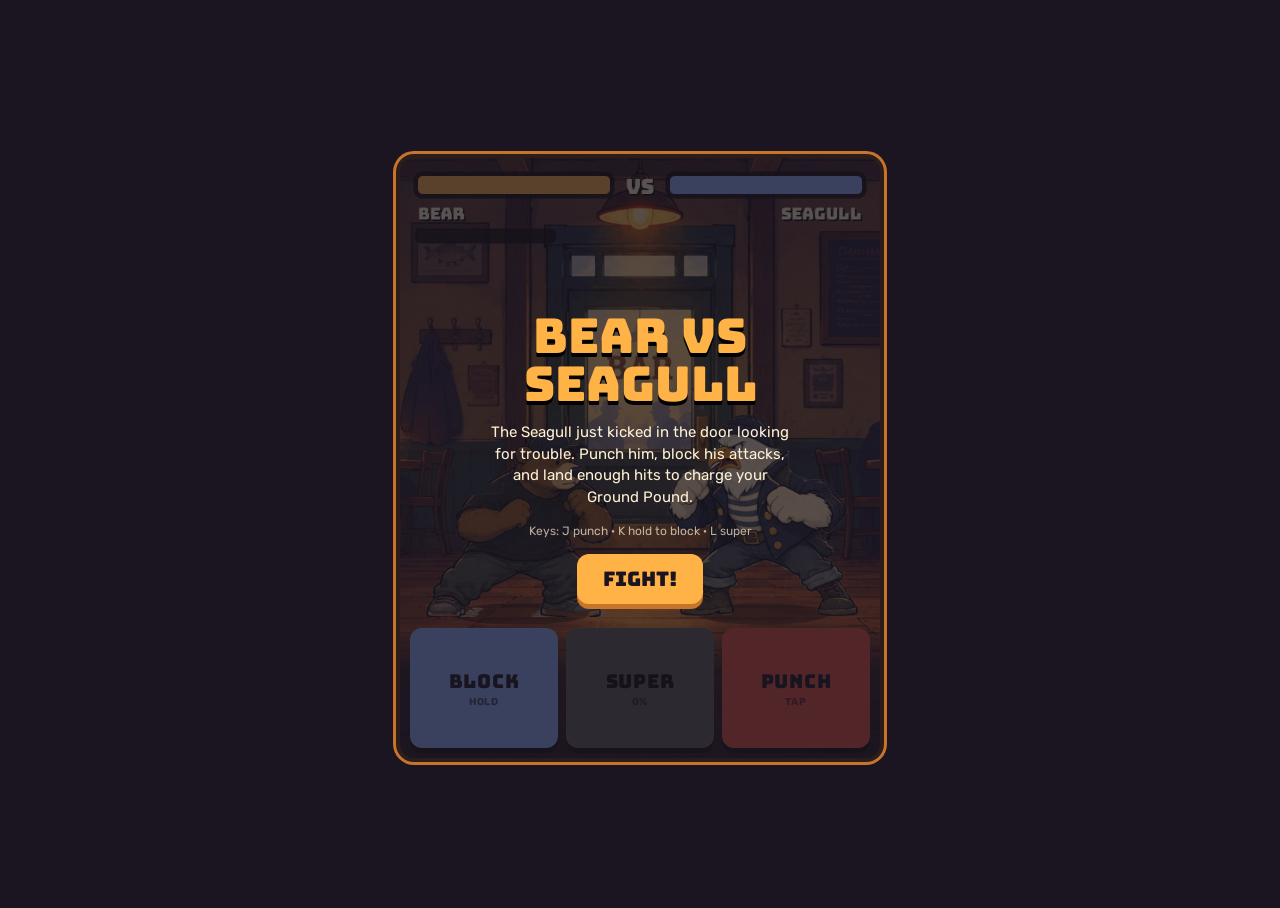
==== minigames/html/bear-vs-seagull.html @ f2a5837d "Episode 1: Bear vs Seagull (4 videos + fight minigame) - Four real clips encoded to 4:5 (12 MB -> 2." ====
<!doctype html>
<html lang="en">
<meta charset="utf-8">
<meta name="viewport" content="width=device-width, initial-scale=1, viewport-fit=cover, user-scalable=no">
<title>Bear vs Seagull</title>
<meta name="claude:viewport-fit-sides" content="cover">
<link rel="preconnect" href="https://fonts.googleapis.com">
<link rel="stylesheet" href="https://fonts.googleapis.com/css2?family=Bungee&family=Rubik:wght@500;700&display=swap">
<style>
/* Layout: one 4:5 game screen (matches Episode Night's frame): the harbor bar arena on a canvas, three thumb buttons along the bottom. Single warm-night look taken from the bar art. */
:root {
  --night: #1a1520;
  --frame: #2a1d1a;
  --amber: #ffb347;
  --amber-deep: #c8742a;
  --navy: #3d5a8c;
  --coat: #8fb4ff;
  --red: #e8503f;
  --cream: #fff1d6;
  --display: "Bungee", "Arial Black", Impact, sans-serif;
  --body: "Rubik", system-ui, sans-serif;
  color-scheme: dark;
}
[hidden] { display: none !important; }
html, body { height: 100%; }
body {
  background: var(--night); color: var(--cream); font-family: var(--body);
  display: grid; place-items: center; overflow: hidden;
  padding-left: max(16px, env(safe-area-inset-left, 0px));
  padding-right: max(16px, env(safe-area-inset-right, 0px));
  padding-block: 12px; box-sizing: border-box;
  touch-action: manipulation; -webkit-user-select: none; user-select: none;
}
#screen {
  position: relative; width: min(100%, 480px, calc((100dvh - 24px) * 0.8));
  aspect-ratio: 4 / 5; max-width: 100%;
  border-radius: 14px; overflow: hidden; background: var(--frame);
  box-shadow: 0 0 0 4px var(--frame), 0 0 0 7px var(--amber-deep);
}
canvas { display: block; width: 100%; height: 100%; }
#pad {
  position: absolute; left: 0; right: 0; bottom: 0; height: 20%;
  display: grid; grid-template-columns: 1fr 1fr 1fr; gap: 8px; padding: 6px 10px 10px;
  background: linear-gradient(transparent, rgba(26,21,32,.85) 35%);
}
#pad button {
  font-family: var(--display); font-size: clamp(13px, 4.2vw, 19px); letter-spacing: .04em;
  border: 0; border-radius: 12px; color: var(--night); cursor: pointer;
  box-shadow: 0 5px 0 rgba(0,0,0,.5); transition: transform .06s, filter .2s;
  touch-action: none;
}
#pad button:active, #pad button.down { transform: translateY(4px); box-shadow: 0 1px 0 rgba(0,0,0,.5); }
#pad button:focus-visible { outline: 3px solid var(--cream); outline-offset: 2px; }
#pad small { display: block; font-family: var(--body); font-weight: 700; font-size: 10px; letter-spacing: .08em; opacity: .65; margin-top: 2px; }
#bBlock { background: var(--coat); }
#bPunch { background: var(--red); color: var(--cream); }
#bSuper { background: var(--amber); }
#bSuper:disabled { filter: grayscale(1) brightness(.5); cursor: default; }
#bSuper.ready { animation: glow .7s ease-in-out infinite alternate; }
@keyframes glow { to { box-shadow: 0 5px 0 rgba(0,0,0,.5), 0 0 22px var(--amber); filter: brightness(1.15); } }
#overlay {
  position: absolute; inset: 0; display: grid; place-content: center; gap: 14px; text-align: center;
  background: rgba(26,21,32,.72); padding: 24px;
}
#overlay h1 { font-family: var(--display); font-weight: 400; margin: 0; font-size: clamp(30px, 10vw, 48px); line-height: 1; color: var(--amber); text-wrap: balance; text-shadow: 0 4px 0 #000; }
#overlay p { margin: 0; font-size: 15px; line-height: 1.45; max-width: 30ch; justify-self: center; }
#overlay .keys { font-size: 12px; opacity: .7; }
#overlay button {
  justify-self: center; font-family: var(--display); font-size: 20px; padding: 12px 26px;
  background: var(--amber); color: var(--night); border: 0; border-radius: 12px; cursor: pointer;
  box-shadow: 0 5px 0 var(--amber-deep);
}
#overlay button:active { transform: translateY(4px); box-shadow: 0 1px 0 var(--amber-deep); }
#overlay button:focus-visible { outline: 3px solid var(--cream); outline-offset: 3px; }
@media (prefers-reduced-motion: reduce) { #bSuper.ready { animation: none; box-shadow: 0 0 0 3px var(--cream); } }
</style>

<div id="screen">
  <canvas id="c" width="640" height="800"></canvas>
  <div id="pad">
    <button id="bBlock" aria-label="Block (hold)">BLOCK<small>HOLD</small></button>
    <button id="bSuper" disabled aria-label="Super move">SUPER<small id="superPct">0%</small></button>
    <button id="bPunch" aria-label="Punch">PUNCH<small>TAP</small></button>
  </div>
  <div id="overlay">
    <h1 id="ovTitle">Bear vs Seagull</h1>
    <p id="ovText">The Seagull just kicked in the door looking for trouble. Punch him, block his attacks, and land enough hits to charge your Ground Pound.</p>
    <p class="keys" id="ovKeys">Keys: J punch · K hold to block · L super</p>
    <button id="ovBtn">FIGHT!</button>
  </div>
</div>

<script>
const ART={"bg": "[data-uri]", "bear_idle": "[data-uri]", "gull_idle": "[data-uri]", "bear_punch": "[data-uri]", "bear_jump": "[data-uri]", "bear_slam": "[data-uri]", "gull_punch": "[data-uri]", "gull_dive": "[data-uri]"};

/* ===== CONFIG — tune the fight here (same idea as config.js) ===== */
const CONFIG = {
  id: "bear-vs-seagull",
  bearHP: 100, gullHP: 100,
  punchDamage: 8, stunnedPunchDamage: 14, superDamage: 32,
  gullHitDamage: 12,
  meterPerHit: 25,          // 4 clean hits = super ready
  punchTime: 0.3,
  windupTime: [0.8, 0.45],  // seagull wind-up at full HP → near K.O. (gets faster)
  idleTime: [0.6, 1.3],
  guardChance: 0.3,
  stunTime: 1.1,
};

/* ===== Episode Night hook =====
   On a win the game posts {type:"minigame-complete", id, result:"win"} to the parent
   window and fires a "minigame-complete" event on window, so the player can move on
   to the next MP4. A loss just offers Try Again in place; nothing is sent. */
function reportWin() {
  const msg = { type: "minigame-complete", id: CONFIG.id, result: "win" };
  try { if (window.parent && window.parent !== window) window.parent.postMessage(msg, "*"); } catch (e) {}
  window.dispatchEvent(new CustomEvent("minigame-complete", { detail: msg }));
}

/* ---------- sprites: h = drawn height in game units, ax = where the body center sits (0–1 of width) ---------- */
const SPR = {
  bg: {}, bear_idle: { h: 126, ax: .5 }, bear_punch: { h: 124, ax: .38 }, bear_jump: { h: 100, ax: .5 },
  bear_slam: { h: 136, ax: .5 }, gull_idle: { h: 134, ax: .5 }, gull_punch: { h: 128, ax: .62 }, gull_dive: { h: 104, ax: .5 },
};
let loaded = 0;
for (const k in SPR) { const im = new Image(); im.onload = () => loaded++; im.src = ART[k]; SPR[k].img = im; }

const cv = document.getElementById("c"), g = cv.getContext("2d");
const W = 320, H = 400, FLOOR = 306, BEAR_X = 80, GULL_X = 242;
const $ = id => document.getElementById(id);
const ov = $("overlay"), bSuper = $("bSuper");
const rand = (a, b) => a + Math.random() * (b - a);
const lerp = (a, b, k) => a + (b - a) * k;

let S;
function reset() {
  S = {
    phase: "ready", t: 0, shake: 0, flash: 0, super: 0,
    bear: { hp: CONFIG.bearHP, meter: 0, act: "idle", t: 0, blocking: false, hurt: 0, x: BEAR_X, y: FLOOR, kb: 0 },
    gull: { hp: CONFIG.gullHP, st: "idle", t: rand(...CONFIG.idleTime), hurt: 0, x: GULL_X, y: FLOOR, move: "kick", hitDone: false, kb: 0, ko: 0 },
    pops: [], parts: [], rings: [],
  };
  updatePad();
}

/* ---------- input ---------- */
let blockHeld = false;
function punch() {
  const b = S.bear;
  if (S.phase !== "fight" || b.act !== "idle" || blockHeld) return;
  b.act = "punch"; b.t = 0; b.resolved = false;
}
function superMove() {
  const b = S.bear;
  if (S.phase !== "fight" || b.meter < 100 || b.act === "super") return;
  b.act = "super"; b.t = 0; b.resolved = false; b.meter = 0;
  S.super = 1.4; updatePad();
}
function setBlock(on) { blockHeld = on; $("bBlock").classList.toggle("down", on); }

$("bBlock").addEventListener("pointerdown", e => { e.preventDefault(); e.currentTarget.setPointerCapture?.(e.pointerId); setBlock(true); });
["pointerup", "pointercancel", "lostpointercapture"].forEach(n => $("bBlock").addEventListener(n, () => setBlock(false)));
$("bPunch").addEventListener("pointerdown", e => { e.preventDefault(); punch(); });
bSuper.addEventListener("pointerdown", e => { e.preventDefault(); superMove(); });
addEventListener("keydown", e => {
  if (e.repeat) return;
  const k = e.key.toLowerCase();
  if (k === "j" || k === "a") punch();
  if (k === "k" || k === "s") setBlock(true);
  if (k === "l" || k === " ") { e.preventDefault(); superMove(); }
  if (k === "enter" && !ov.hidden && !$("ovBtn").hidden) $("ovBtn").click();
});
addEventListener("keyup", e => { const k = e.key.toLowerCase(); if (k === "k" || k === "s") setBlock(false); });

$("ovBtn").addEventListener("click", () => {
  if (S.phase === "win") {
    reportWin();
    $("ovTitle").textContent = "Bar's safe!"; $("ovText").textContent = "On to the next part of the episode."; $("ovBtn").hidden = true;
    return;
  }
  reset(); ov.hidden = true; S.phase = "countdown"; S.t = 0;
});

function updatePad() {
  const m = Math.round(S.bear.meter);
  $("superPct").textContent = m >= 100 ? "READY!" : m + "%";
  bSuper.disabled = m < 100;
  bSuper.classList.toggle("ready", m >= 100);
}

/* ---------- effects ---------- */
function pop(text, x, y, color) { S.pops.push({ text, x, y, color, t: 0 }); }
function feathers(x, y, n) {
  for (let i = 0; i < n; i++) S.parts.push({ x, y, vx: rand(-110, 110), vy: rand(-150, -30), r: rand(0, 6.28), vr: rand(-6, 6), t: 0, life: rand(.7, 1.2), color: i % 3 ? "#fff1d6" : "#e9dcc0" });
}

/* ---------- logic ---------- */
function hitGull(dmg, label) {
  const s = S.gull;
  s.hp = Math.max(0, s.hp - dmg); s.hurt = .35; s.st = "hurt"; s.t = .35; s.kb = dmg > 20 ? 30 : 12;
  S.shake = Math.max(S.shake, dmg > 20 ? 14 : 5);
  pop(label, s.x, FLOOR - 165, "#fff1d6");
  feathers(s.x, FLOOR - 100, dmg > 20 ? 20 : 7);
  if (s.hp <= 0) { S.phase = "win"; S.t = 0; setBlock(false); }
}

function step(dt) {
  S.t += dt;
  S.shake = Math.max(0, S.shake - dt * 30);
  S.flash = Math.max(0, S.flash - dt * 3);
  S.super = Math.max(0, S.super - dt);
  S.pops = S.pops.filter(p => (p.t += dt) < 0.9);
  S.parts = S.parts.filter(p => { p.t += dt; p.vy += 260 * dt; p.x += p.vx * dt; p.y += p.vy * dt; p.r += p.vr * dt; return p.t < p.life; });
  S.rings = S.rings.filter(r => (r.t += dt) < 0.5);

  const b = S.bear, s = S.gull;
  b.hurt = Math.max(0, b.hurt - dt); s.hurt = Math.max(0, s.hurt - dt);
  b.kb = Math.max(0, b.kb - dt * 80); s.kb = Math.max(0, s.kb - dt * 80);

  if (S.phase === "countdown") { if (S.t > 2.2) { S.phase = "fight"; S.t = 0; } return; }
  if (S.phase === "win" || S.phase === "lose") {
    if (S.phase === "win") s.ko = Math.min(1, s.ko + dt * 2.5);
    s.x = lerp(s.x, GULL_X, dt * 4); s.y = lerp(s.y, FLOOR, dt * 8);
    if (S.t > 1.3 && ov.hidden) showEnd();
    return;
  }
  if (S.phase !== "fight") return;

  /* bear */
  b.blocking = blockHeld && b.act === "idle";
  if (b.act === "punch") {
    b.t += dt;
    if (!b.resolved && b.t > CONFIG.punchTime * 0.35) {
      b.resolved = true;
      if (s.st === "guard") { pop("GUARD!", s.x, FLOOR - 165, "#8fb4ff"); S.shake = 2; }
      else if (s.st === "strike") { /* mid-attack, out of reach */ }
      else {
        const stunned = s.st === "stunned";
        hitGull(stunned ? CONFIG.stunnedPunchDamage : CONFIG.punchDamage, stunned ? "CRUNCH!" : s.st === "windup" ? "INTERRUPT!" : "BOP!");
        b.meter = Math.min(100, b.meter + CONFIG.meterPerHit); updatePad();
      }
    }
    if (b.t >= CONFIG.punchTime) b.act = "idle";
  } else if (b.act === "super") {
    b.t += dt;
    // Ground Pound: leap up (0–.4), slam down (.4–.55), impact, hold
    if (b.t < 0.4) b.y = FLOOR - Math.sin(b.t / 0.4 * Math.PI / 2) * 120;
    else if (b.t < 0.55) b.y = FLOOR - 120 * (1 - (b.t - 0.4) / 0.15);
    else b.y = FLOOR;
    if (!b.resolved && b.t >= 0.55) {
      b.resolved = true; S.flash = 1; S.shake = 16;
      S.rings.push({ t: 0 });
      hitGull(CONFIG.superDamage, "BOOM!");
    }
    if (b.t > 1.2) { b.act = "idle"; b.y = FLOOR; }
  }
  if (S.phase !== "fight") return;

  /* seagull AI */
  const life = s.hp / CONFIG.gullHP;
  const windup = CONFIG.windupTime[1] + (CONFIG.windupTime[0] - CONFIG.windupTime[1]) * life;
  s.t -= dt;
  if (b.act === "super" && (s.st === "windup" || s.st === "strike")) { s.st = "idle"; s.t = 1.4; }

  if (s.t <= 0) {
    switch (s.st) {
      case "idle":
        if (Math.random() < CONFIG.guardChance) { s.st = "guard"; s.t = rand(.7, 1.1); }
        else { s.st = "windup"; s.t = windup; s.move = Math.random() < .5 ? "kick" : "punch"; }
        break;
      case "windup": s.st = "strike"; s.t = s.move === "kick" ? 0.32 : 0.22; s.dur = s.t; s.hitDone = false; break;
      case "strike": s.st = "retreat"; s.t = 0.35; break;
      default: s.st = "idle"; s.t = rand(...CONFIG.idleTime) * (0.6 + 0.4 * life);
    }
  }

  const targetX = BEAR_X + 70;
  if (s.st === "strike") {
    const k = 1 - s.t / s.dur;
    s.x = lerp(GULL_X, targetX, Math.min(1, k * 1.2));
    s.y = s.move === "kick" ? FLOOR - Math.sin(k * Math.PI) * 70 + k * 20 : FLOOR;
    if (!s.hitDone && k > 0.78) {
      s.hitDone = true;
      if (b.blocking) {
        s.st = "stunned"; s.t = CONFIG.stunTime; s.y = FLOOR;
        pop("BLOCKED!", b.x, FLOOR - 160, "#8fb4ff"); S.shake = 4; feathers(s.x - 30, FLOOR - 90, 4);
      } else if (b.act !== "super") {
        b.hp = Math.max(0, b.hp - CONFIG.gullHitDamage); b.hurt = .4; b.kb = 14; S.shake = 8;
        pop(s.move === "kick" ? "DIVE KICK!" : "WHAM!", b.x, FLOOR - 160, "#e8503f");
        if (b.act === "punch") b.act = "idle";
        if (b.hp <= 0) { S.phase = "lose"; S.t = 0; setBlock(false); }
      }
    }
  } else if (s.st === "stunned") {
    s.x = lerp(s.x, targetX + 10, dt * 6); s.y = FLOOR;
  } else {
    s.x = lerp(s.x, GULL_X, dt * 6); s.y = lerp(s.y, FLOOR, dt * 10);
  }
}

function showEnd() {
  ov.hidden = false; $("ovKeys").hidden = true; $("ovBtn").hidden = false;
  if (S.phase === "win") {
    $("ovTitle").textContent = "Bear wins!";
    $("ovText").textContent = "The Seagull's out cold on the floorboards. Drinks are on the house.";
    $("ovBtn").textContent = "CONTINUE";
  } else {
    $("ovTitle").textContent = "Knocked out!";
    $("ovText").textContent = "Tip: hold Block when the Seagull flashes \"!\", then punch him while he's dizzy.";
    $("ovBtn").textContent = "TRY AGAIN";
  }
  $("ovBtn").focus();
}

/* ---------- drawing (game units: 320×400, canvas is 2× for crisp art) ---------- */
function rr(x, y, w, h, r) { g.beginPath(); g.roundRect(x, y, w, h, r); }
function circle(x, y, r, c) { g.fillStyle = c; g.beginPath(); g.arc(x, y, r, 0, 6.283); g.fill(); }

// draw sprite with feet at (x, y); sy squashes vertically
function sprite(key, x, y, opt = {}) {
  const sp = SPR[key], im = sp.img; if (!im.complete || !im.naturalWidth) return;
  const h = sp.h * (opt.scale || 1), w = h * im.naturalWidth / im.naturalHeight, sy = opt.sy || 1;
  g.save(); g.translate(x, y);
  if (opt.rot) g.rotate(opt.rot);
  if (opt.alpha != null) g.globalAlpha = opt.alpha;
  g.drawImage(im, -w * sp.ax, -h * sy, w, h * sy);
  g.restore();
}
function shadow(x, w) { g.fillStyle = "rgba(20,10,8,.45)"; g.beginPath(); g.ellipse(x, FLOOR - 2, w, 7, 0, 0, 6.283); g.fill(); }

function drawBear() {
  const b = S.bear, x = b.x - b.kb, blink = b.hurt > 0 && (b.hurt * 20 | 0) % 2 ? .35 : 1;
  shadow(x, 46 * (1 - (FLOOR - b.y) / 260));
  const breathe = 1 + Math.sin(S.t * 4) * 0.012;
  if (b.act === "punch") {
    const k = Math.sin(Math.min(1, b.t / CONFIG.punchTime) * Math.PI);
    sprite("bear_punch", x + k * 22, b.y, { alpha: blink });
  } else if (b.act === "super") {
    sprite(b.t < 0.55 ? "bear_jump" : "bear_slam", x + (b.t < .55 ? 0 : 6), b.y, {});
  } else if (b.blocking) {
    sprite("bear_idle", x - 4, b.y, { sy: 0.94, alpha: blink });
    g.strokeStyle = "rgba(143,180,255,.9)"; g.lineWidth = 4; g.beginPath(); g.arc(x + 20, b.y - 70, 66, -1.0, 1.0); g.stroke();
    g.strokeStyle = "rgba(143,180,255,.35)"; g.lineWidth = 10; g.stroke();
  } else {
    sprite("bear_idle", x, b.y, { sy: breathe, alpha: blink });
  }
}

function drawGull() {
  const s = S.gull, x = s.x + s.kb, blink = s.hurt > 0 && (s.hurt * 20 | 0) % 2 ? .35 : 1;
  shadow(x, 44 * (1 - (FLOOR - s.y) / 260));
  if (S.phase === "win") { sprite("gull_idle", x + s.ko * 20, s.y, { rot: s.ko * 1.45 }); return; }
  if (s.st === "strike") {
    sprite(s.move === "kick" ? "gull_dive" : "gull_punch", x, s.y, {});
  } else if (s.st === "windup") {
    sprite("gull_idle", x + 6, s.y, { sy: 0.9 });
    if (((S.t * 10) | 0) % 2) {
      g.font = "30px Bungee, sans-serif"; g.textAlign = "center";
      g.fillStyle = "#000"; g.fillText("!", x + 2, s.y - 150); g.fillStyle = "#e8503f"; g.fillText("!", x, s.y - 152);
    }
  } else if (s.st === "stunned") {
    sprite("gull_idle", x, s.y, { rot: Math.sin(S.t * 8) * 0.06 });
    for (let i = 0; i < 3; i++) { const a = S.t * 5 + i * 2.09; circle(x + Math.cos(a) * 24, s.y - 150 + Math.sin(a) * 7, 4, "#ffb347"); }
  } else if (s.st === "guard") {
    sprite("gull_idle", x + 4, s.y, { sy: 0.95, alpha: blink });
    g.strokeStyle = "rgba(255,241,214,.85)"; g.lineWidth = 4; g.beginPath(); g.arc(x - 20, s.y - 72, 64, Math.PI - 1.0, Math.PI + 1.0); g.stroke();
  } else {
    sprite("gull_idle", x, s.y, { sy: 1 + Math.sin(S.t * 4 + 1) * 0.012, alpha: blink });
  }
}

function bar(x, y, w, frac, color, label, right) {
  g.fillStyle = "rgba(10,6,8,.8)"; rr(x - 3, y - 3, w + 6, 18, 6); g.fill();
  g.fillStyle = "#4a2a26"; rr(x, y, w, 12, 3); g.fill();
  g.fillStyle = frac > 0.3 ? color : "#e8503f";
  const fw = w * Math.max(0, frac);
  if (fw > 0) { rr(right ? x + w - fw : x, y, fw, 12, 3); g.fill(); }
  g.font = "11px Bungee, sans-serif"; g.textAlign = right ? "right" : "left";
  g.fillStyle = "#000"; g.fillText(label, (right ? x + w : x) + 1, y + 30);
  g.fillStyle = "#fff1d6"; g.fillText(label, right ? x + w : x, y + 29);
}

function drawHUD() {
  bar(12, 12, 128, S.bear.hp / CONFIG.bearHP, "#ffb347", "BEAR", false);
  bar(180, 12, 128, S.gull.hp / CONFIG.gullHP, "#8fb4ff", "SEAGULL", true);
  g.font = "14px Bungee, sans-serif"; g.textAlign = "center";
  g.fillStyle = "#000"; g.fillText("VS", 161, 25); g.fillStyle = "#fff1d6"; g.fillText("VS", 160, 24);
  // super meter under the bear's bar
  g.fillStyle = "rgba(10,6,8,.8)"; rr(10, 47, 94, 10, 4); g.fill();
  g.fillStyle = S.bear.meter >= 100 && ((S.t * 6) | 0) % 2 ? "#fff1d6" : "#ffb347";
  if (S.bear.meter > 0) { rr(12, 49, 90 * S.bear.meter / 100, 6, 3); g.fill(); }
}

function bigText(t, size, color) {
  g.font = size + "px Bungee, sans-serif"; g.textAlign = "center";
  g.fillStyle = "#000"; g.fillText(t, 162, 132); g.fillStyle = color; g.fillText(t, 160, 128);
}

function draw() {
  g.setTransform(2, 0, 0, 2, 0, 0);
  g.save();
  if (S.shake) g.translate(rand(-S.shake, S.shake), rand(-S.shake, S.shake));
  const bg = SPR.bg.img;
  if (bg.complete && bg.naturalWidth) g.drawImage(bg, -8, -8, W + 16, H + 16); else { g.fillStyle = "#2a1d1a"; g.fillRect(0, 0, W, H); }
  for (const r of S.rings) {
    const k = r.t / 0.5; g.strokeStyle = `rgba(255,179,71,${1 - k})`; g.lineWidth = 6 * (1 - k) + 1;
    g.beginPath(); g.ellipse(S.bear.x + 20, FLOOR, 30 + k * 220, 8 + k * 20, 0, 0, 6.283); g.stroke();
  }
  drawGull(); drawBear();
  for (const p of S.parts) { g.save(); g.translate(p.x, p.y); g.rotate(p.r); g.globalAlpha = 1 - p.t / p.life; g.fillStyle = p.color; g.beginPath(); g.ellipse(0, 0, 7, 2.6, 0, 0, 6.283); g.fill(); g.restore(); }
  for (const p of S.pops) {
    g.globalAlpha = 1 - p.t / 0.9; g.font = "16px Bungee, sans-serif"; g.textAlign = "center";
    const y = p.y - p.t * 40;
    g.fillStyle = "#000"; g.fillText(p.text, p.x + 2, y + 2); g.fillStyle = p.color; g.fillText(p.text, p.x, y);
    g.globalAlpha = 1;
  }
  g.restore();
  if (S.flash) { g.fillStyle = `rgba(255,241,214,${S.flash * 0.75})`; g.fillRect(0, 0, W, H); }
  if (S.super > 0.7) bigText("GROUND POUND!", 24, "#ffb347");
  drawHUD();
  if (S.phase === "countdown") bigText(S.t < 1.3 ? "READY…" : "FIGHT!", 40, S.t < 1.3 ? "#fff1d6" : "#e8503f");
  if (S.phase === "win" && S.t < 1.3) bigText("K.O.!", 54, "#ffb347");
  if (S.phase === "lose" && S.t < 1.3) bigText("OUCH!", 54, "#e8503f");
}

let last = 0;
function frame(ts) {
  const dt = Math.min(0.05, (ts - last) / 1000 || 0); last = ts;
  step(dt); draw(); requestAnimationFrame(frame);
}
reset();
requestAnimationFrame(frame);
</script>
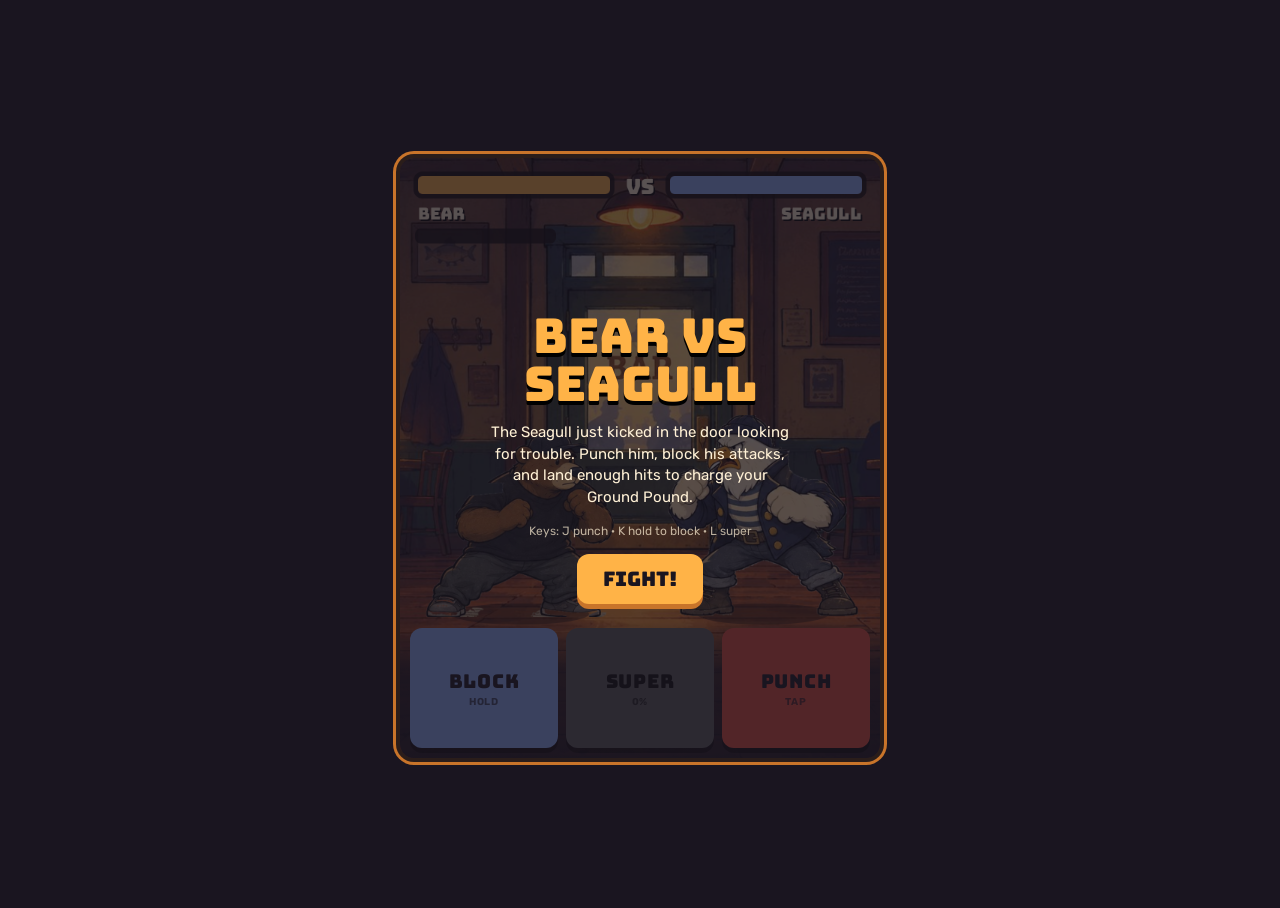
==== commit 9a947646: "Branching story: three endings for Episode 1 - PUNCH! has a 6s timer (drains while the video plays);" ====
--- a/minigames/html/bear-vs-seagull.html
+++ b/minigames/html/bear-vs-seagull.html
@@ -108,14 +108,17 @@
 };
 
 /* ===== Episode Night hook =====
-   On a win the game posts {type:"minigame-complete", id, result:"win"} to the parent
-   window and fires a "minigame-complete" event on window, so the player can move on
-   to the next MP4. A loss just offers Try Again in place; nothing is sent. */
-function reportWin() {
-  const msg = { type: "minigame-complete", id: CONFIG.id, result: "win" };
-  try { if (window.parent && window.parent !== window) window.parent.postMessage(msg, "*"); } catch (e) {}
+   On a win or a loss the game posts {type:"minigame-complete", id, result:"win"|"lose"}
+   to the parent window and fires a "minigame-complete" event on window, so the episode
+   can branch to the Bear-wins or Seagull-wins video.
+   Opened on its own (not inside Episode Night), a loss offers Try Again instead. */
+const EMBEDDED = window.parent && window.parent !== window;
+function reportResult(result) {
+  const msg = { type: "minigame-complete", id: CONFIG.id, result };
+  try { if (EMBEDDED) window.parent.postMessage(msg, "*"); } catch (e) {}
   window.dispatchEvent(new CustomEvent("minigame-complete", { detail: msg }));
 }
+function reportWin() { reportResult("win"); }
 
 /* ---------- sprites: h = drawn height in game units, ax = where the body center sits (0–1 of width) ---------- */
 const SPR = {
@@ -176,6 +179,11 @@
   if (S.phase === "win") {
     reportWin();
     $("ovTitle").textContent = "Bar's safe!"; $("ovText").textContent = "On to the next part of the episode."; $("ovBtn").hidden = true;
+    return;
+  }
+  if (S.phase === "lose" && EMBEDDED) {
+    reportResult("lose");
+    $("ovBtn").hidden = true;
     return;
   }
   reset(); ov.hidden = true; S.phase = "countdown"; S.t = 0;
@@ -306,8 +314,10 @@
     $("ovBtn").textContent = "CONTINUE";
   } else {
     $("ovTitle").textContent = "Knocked out!";
-    $("ovText").textContent = "Tip: hold Block when the Seagull flashes \"!\", then punch him while he's dizzy.";
-    $("ovBtn").textContent = "TRY AGAIN";
+    $("ovText").textContent = EMBEDDED
+      ? "The Seagull got the better of Bear this time."
+      : "Tip: hold Block when the Seagull flashes \"!\", then punch him while he's dizzy.";
+    $("ovBtn").textContent = EMBEDDED ? "CONTINUE" : "TRY AGAIN";
   }
   $("ovBtn").focus();
 }
